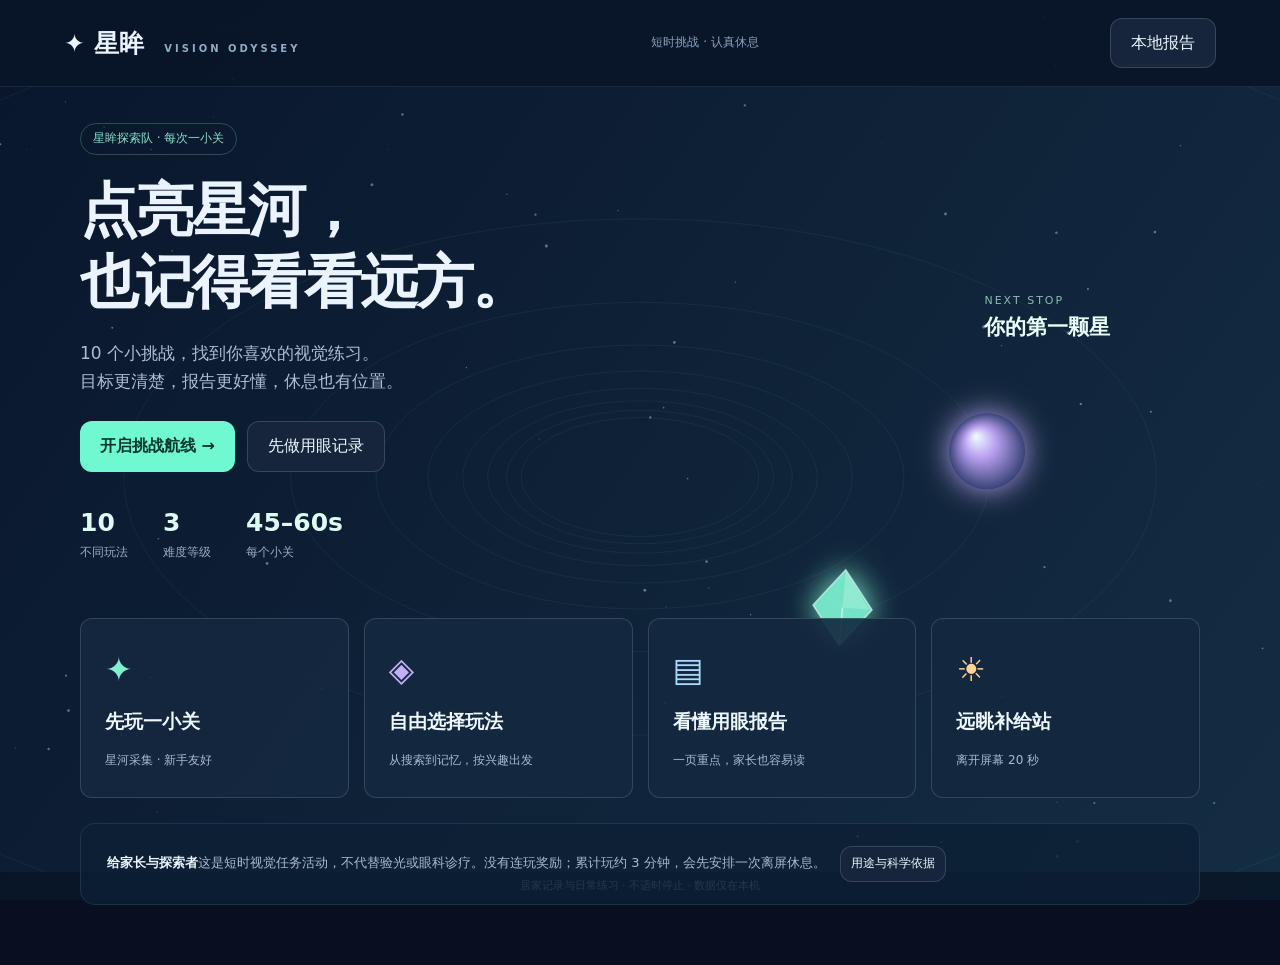
==== index.html @ f6f11d62 "Add files via upload" ====
<!doctype html><html lang="zh-CN"><meta charset="UTF-8"><meta name="viewport" content="width=device-width,initial-scale=1,viewport-fit=cover"><title>星眸探索队 · 视觉小挑战</title><meta name="description" content="10个短时视觉挑战、三级难度、一页用眼记录，休息后再出发。"><meta name="theme-color" content="#0b1b30"><meta name="format-detection" content="telephone=no"><meta name="apple-mobile-web-app-capable" content="yes"><link rel="stylesheet" href="style.css"><link rel="stylesheet" href="mobile.css"><body><canvas id="space" aria-label="三维游戏场景"></canvas><header><a id="brand" href="#">✦ 星眸 <small>VISION ODYSSEY</small></a><span>短时挑战 · 认真休息</span><button id="history">本地报告</button></header><main id="panel"></main><div id="hud" hidden></div><footer>居家记录与日常练习 · 不适时停止 · 数据仅在本机</footer><script src="compat.js"></script><script src="evidence.js"></script><script src="core.js"></script><script src="challenges.js"></script><script src="game-engine.js"></script><script src="app.js"></script><script src="v3.js"></script></body></html>
---- style.css ----
*{box-sizing:border-box}body{margin:0;background:#070f21;color:#eaf3ff;font:16px/1.65 system-ui,'Microsoft YaHei',sans-serif}canvas{position:fixed;inset:0;width:100%;height:100%;touch-action:none}header{position:relative;z-index:2;display:flex;align-items:center;justify-content:space-between;padding:24px 5%;border-bottom:1px solid #ffffff15;background:#08122390}a{color:inherit;text-decoration:none}#brand{font-size:25px;font-weight:800}small{font-size:10px;letter-spacing:3px;color:#92abc3;margin-left:12px}header span{font-size:12px;color:#8ea2bd}button,select{font:inherit;border:1px solid #ffffff25;border-radius:12px;padding:11px 20px;background:#17253c;color:#edf8ff;cursor:pointer}button:hover{background:#25405b}button:focus-visible{outline:3px solid #70f8d0}button.primary{background:#70f8d0;color:#07362d;font-weight:750;border:0}button.primary:hover{background:#a4ffe3}main{position:relative;z-index:1;max-width:1140px;margin:65px auto;padding:0 30px}.eyebrow{color:#79f3d3;font-size:12px;letter-spacing:3px}h1{font-size:clamp(38px,5vw,64px);line-height:1.2;letter-spacing:-2px;margin:20px 0}h2{font-size:28px;margin:8px 0}p{color:#aebed2}.hero{max-width:560px}.actions{display:flex;flex-wrap:wrap;gap:12px;margin:26px 0}.cards{display:grid;grid-template-columns:repeat(3,1fr);gap:18px;margin-top:54px}.card,.sheet{background:#101e32e8;border:1px solid #99c4eb25;border-radius:20px;padding:24px;backdrop-filter:blur(15px)}.card b{display:block;font-size:19px;margin:12px 0}.card p{font-size:13px;margin-bottom:0}.num{color:#71e9cd;font-size:12px}.sheet{max-width:780px;margin:auto}.muted{font-size:13px;color:#90a8bd}.testbox{height:260px;background:#eee;border-radius:15px;display:flex;align-items:center;justify-content:center;position:relative;margin-top:20px;overflow:hidden}.testbox canvas{position:static;width:180px;height:180px}.directions{display:flex;gap:10px;justify-content:center;margin:20px 0}.directions button{min-width:60px}.target{position:absolute;width:48px;height:48px;padding:0;background:#127364;border:5px solid white;border-radius:50%;box-shadow:0 0 0 2px #127364;color:white}progress{width:100%;accent-color:#70f8d0;height:6px}.stats{display:grid;grid-template-columns:repeat(3,1fr);gap:12px;margin:25px 0}.stats div{background:#ffffff07;border-radius:14px;padding:16px}.stats strong{display:block;font-size:28px;color:#7bf7d4}table{width:100%;border-collapse:collapse;font-size:13px}td,th{text-align:left;padding:9px;border-bottom:1px solid #ffffff19}footer{position:fixed;bottom:14px;width:100%;text-align:center;font-size:11px;color:#8199af;pointer-events:none}#hud{position:relative;z-index:2;margin:20px auto;max-width:800px;background:#0b192bdd;border:1px solid #ffffff20;border-radius:20px;padding:18px;display:flex;justify-content:space-between;align-items:center}#hud[hidden]{display:none}body.play main{margin:0}.hint{position:fixed;bottom:55px;left:0;right:0;text-align:center;color:#d3f5ff;pointer-events:none}.badge{display:inline-block;border:1px solid #71e9cd44;border-radius:30px;padding:5px 12px;color:#86e3cc;font-size:12px}@media(max-width:650px){header{padding:15px}header span,small{display:none}main{margin:30px auto;padding:0 18px}.cards{grid-template-columns:1fr;margin-top:28px;gap:10px}.card{padding:16px}.stats{grid-template-columns:1fr}.directions{gap:6px}.directions button{padding:10px}footer{position:relative;margin:20px 0}#hud{margin:12px;font-size:13px}.sheet{padding:18px}}@media print{body{background:white;color:#17243a}header,footer,#space,.actions,.noprint{display:none!important}main{margin:0;padding:0}.sheet{border:0;background:white;max-width:none}.stats div{background:#eee}p,.muted,.stats strong{color:#25374b}td,th{border-color:#ddd}.tablewrap{max-height:none!important;overflow:visible!important}}
.wide{max-width:1000px}.gamegrid{display:grid;grid-template-columns:1fr 1fr;gap:20px;margin:28px 0}.module{padding:22px 0;border-bottom:1px solid #a5c6e325}.module h3{margin:8px 0}.module .check{font-size:20px}h3{font-size:19px;margin-top:28px}.source{display:inline-block;font-size:12px;color:#8cdecf;text-decoration:underline;margin-right:14px;margin-top:5px}.formgrid{display:grid;grid-template-columns:1fr 1fr;gap:18px}input:not([type=checkbox]):not([type=range]),textarea{font:inherit;padding:10px 14px;background:#0c192c;color:#f0f8ff;border:1px solid #819bb64d;border-radius:8px;width:100%}label{display:block}.formgrid select{width:100%}.question{margin:20px 0}.question select{display:block;margin-top:8px;min-width:180px}.check{display:flex;align-items:center;gap:12px;margin:18px 0}.check input{width:20px;height:20px;flex-shrink:0;accent-color:#75f5ce}fieldset{border:1px solid #edc98755;border-radius:12px;margin:22px 0;padding:18px}.notice{padding:20px;border-left:3px solid #72e7c7;background:#72e7c70c;border-radius:0 12px 12px 0;margin:20px 0}.notice p:last-child{margin-bottom:0}.warning,#error{color:#ffd197}.status{font-size:12px;border-radius:20px;background:#ffffff0d;color:#bac9db;padding:6px 10px;font-weight:400;display:inline-block}.calbox{padding:25px;background:#172b40;border-radius:14px;margin:24px 0;overflow:auto}#ruler{height:14px;border:2px solid #65d4ff;border-top:0;margin:10px 0}#rulerRange{width:100%;margin-bottom:20px}.report-section{border-bottom:1px solid #ffffff20;padding:12px 0}dl{display:grid;grid-template-columns:90px 1fr;gap:8px;font-size:14px}dt{color:#7ff4d2}dd{margin:0;color:#afbed0}li{margin-bottom:10px;color:#b9cadb}button:disabled{opacity:.4;cursor:not-allowed}body.testing #space{opacity:.3}body.play{overflow:hidden}body.play footer{position:fixed}main{margin-bottom:80px}details{margin:22px 0}summary{cursor:pointer}#hud{max-width:900px}.testbox{background:#eee}.report table{table-layout:fixed;overflow-wrap:anywhere}footer{background:#081426cf;padding:5px 0;bottom:0}@media(max-width:650px){.formgrid,.gamegrid{grid-template-columns:1fr}.sheet{padding:20px 14px}.module{padding:15px 0}dl{grid-template-columns:1fr}.report td,.report th{padding:6px;font-size:11px}.source{overflow-wrap:anywhere}.directions button{min-width:42px}footer{position:relative}main{margin-bottom:35px}}@media print{.source{color:#235e62}li,dd,dt{color:#222}.notice{background:#f1f7f6}.status{color:#333;background:#eee}.module,.report-section{break-inside:avoid}.report{max-width:none}.formgrid{display:block}a{overflow-wrap:anywhere}h3{break-after:avoid}table{font-size:11px}.report td,.report th{border:1px solid #ddd}header,footer,.actions{display:none!important}main{margin:0}details{display:block}}
---- mobile.css ----
html{scroll-behavior:smooth;-webkit-text-size-adjust:100%;text-size-adjust:100%}body{overscroll-behavior-y:none;font-family:system-ui,-apple-system,"PingFang SC","Microsoft YaHei",sans-serif}button,a,input,select{-webkit-tap-highlight-color:transparent}button{touch-action:manipulation;min-height:44px}header{padding:18px 5%;background:#091529e8}main{margin:36px auto 60px;max-width:1180px}header span{font-size:12px}h1{font-size:clamp(34px,4.5vw,59px);line-height:1.25}h2{font-size:28px}.adventure{min-height:390px;display:flex;align-items:center;justify-content:space-between}.hero{max-width:670px}.hero p{font-size:17px}.hero-facts{display:flex;gap:35px;margin:30px 0}.hero-facts span{font-size:12px;color:#9aadc4}.hero-facts b{display:block;font-size:25px;color:#defbf3}.planet-label{margin:0 8% 80px 0;color:#89bbb8;font-size:11px;letter-spacing:2px}.planet-label b{display:block;font-size:21px;letter-spacing:0;color:#e7fff8}.home-grid{display:grid;grid-template-columns:repeat(4,1fr);gap:15px;margin:25px 0}.portal{text-align:left;padding:24px;background:#14283fe8;transition:transform .2s,border-color .2s}.portal:hover{transform:translateY(-3px);border-color:#7de7cb}.portal>span{display:block;font-size:33px;color:#81efce}.portal b{display:block;font-size:19px;margin:9px 0}.portal em{font-style:normal;color:#a7bcd0;font-size:12px}.lilac>span{color:#c3aff7}.blue>span{color:#acd7ff}.peach>span{color:#ffd496}.parent-note{padding:22px 26px;border:1px solid #80b1c525;border-radius:15px;background:#0d2035cc;font-size:13px}.parent-note p{display:inline;color:#a8bdcf;margin-right:14px}.parent-note button{padding:5px 10px;min-height:36px;font-size:12px}.section-top{display:flex;justify-content:space-between;gap:20px;align-items:center}.star-total{padding:12px 18px;border:1px solid #f7d89244;border-radius:20px;color:#ffe0a7;white-space:nowrap}.tabs{display:flex;gap:10px;margin:24px 0}.challenge-grid{display:grid;grid-template-columns:repeat(5,1fr);gap:15px}.game-card{background:#14283eee;border:1px solid #7cacc425;text-align:left;padding:19px;border-radius:20px;transition:transform .18s}.game-card:hover{transform:translateY(-4px);border-color:var(--accent)}.card-top{display:flex;align-items:center;justify-content:space-between}.game-icon{font-size:36px;color:var(--accent);font-weight:700}.game-index{color:#7292ab;font-size:12px}.game-card h3{font-size:19px;margin:15px 0 3px}.game-tag{font-size:11px;color:var(--accent)}.game-card p{font-size:12px;min-height:60px;line-height:1.7}.card-bottom{border-top:1px solid #ffffff10;padding-top:13px;display:flex;justify-content:space-between;font-size:11px;color:#cbdde9}.stars{color:#ffdb95;font-size:15px}.center{text-align:center}.game-detail{max-width:840px}.big-icon{font-size:54px;display:block}.lead{font-size:18px}.mission{border-radius:15px;padding:20px;background:#75e4c70d;border:1px solid #75e4c730}.mission p{font-size:20px;color:#def4f0;margin:8px 0}.mission span{font-size:12px;color:#91baaf}.difficulty-grid{display:grid;grid-template-columns:repeat(3,1fr);gap:12px}.difficulty{text-align:left;padding:18px}.difficulty b{display:block;font-size:20px}.difficulty span,.difficulty em{display:block;font-style:normal;font-size:12px;margin-top:8px;color:#adc1d4}.difficulty.selected{border:2px solid #76edcc;background:#1b3f44}.difficulty:disabled{opacity:.45}details{border-top:1px solid #ffffff20;padding-top:14px}.game-detail details{font-size:13px}.big-stars{font-size:64px;color:#ffda91;letter-spacing:10px;margin:20px 0}.results-card{text-align:center}.results-card .actions{justify-content:center}.results-card details{text-align:left}.rest-card{text-align:center;padding:45px 25px}.rest-sun{font-size:70px;color:#f3d69f}.rest-card #restSeconds{display:block;font-size:80px;color:#86ebcb;margin:25px}#hud{position:fixed;top:82px;left:50%;transform:translateX(-50%);width:min(900px,calc(100% - 24px));margin:0;padding:12px 16px;background:#10243bf0;gap:10px;font-size:14px}body.play #panel{padding:0;pointer-events:none}.hint{font-size:16px;bottom:46px;padding:10px 20px;background:#071428c9;color:#d4f5ee}.touch-controls{position:fixed;bottom:90px;left:0;right:0;display:flex;justify-content:center;gap:14px;pointer-events:auto;z-index:5}.touch-controls button{font-size:24px;width:58px;height:55px}.download-link{display:inline-flex;align-items:center;padding:12px 20px;border-radius:12px;background:#233d53;color:#efffff}.report-layout{max-width:900px;margin:auto}.onepage{background:#fff;color:#233b49;border-radius:15px;padding:35px 40px;box-shadow:0 15px 50px #0003}.report-heading{display:flex;justify-content:space-between;border-bottom:2px solid #377e77;padding-bottom:15px;gap:12px}.report-heading>span{font-size:12px;color:#6c7c86}.report-brand{font-size:13px;color:#287f70}.report-heading h2{font-size:28px;margin:6px 0}.report-conclusion{background:#edf6f2;padding:17px 20px;border-radius:9px;margin:20px 0}.report-conclusion b{font-size:20px;color:#266b61}.onepage p{color:#4d606c;font-size:14px;line-height:1.7;margin:8px 0}.report-meta{font-size:13px;line-height:1.8;color:#59707b}.onepage h3{font-size:16px;margin:19px 0 9px}.compact-table{table-layout:fixed;font-size:13px}.compact-table th,.compact-table td{border-bottom:1px solid #dce7e5;padding:11px 8px;word-wrap:break-word}.compact-table th{background:#f2f6f5;color:#3f615f}.compact-table th:first-child{width:22%}.report-next{background:#f7f5ed;border-radius:9px;padding:13px 17px;margin:20px 0;font-size:14px}.onepage .report-limit,.onepage .report-foot{font-size:11px;color:#70818a}.report-foot{border-top:1px solid #d9e4e3;padding-top:12px}.report-tools{margin:25px 0}.report-tools details{background:#122840;padding:20px;border-radius:12px}.report-tools table{font-size:12px}.report-tools .actions{gap:8px}#reportImg{touch-action:auto;-webkit-touch-callout:default;user-select:auto}footer{padding-bottom:max(5px,env(safe-area-inset-bottom))}@media(max-width:1000px){.challenge-grid{grid-template-columns:repeat(3,1fr)}.home-grid{grid-template-columns:repeat(2,1fr)}.planet-label{display:none}}@media(max-width:600px){header{padding:12px 16px}#brand{font-size:23px}header #history{font-size:12px;padding:8px 12px}main{padding:0 16px;margin:24px auto 45px}.adventure{min-height:auto}.hero-facts{gap:24px}.hero p{font-size:14px}.hero .actions button{padding:12px 16px}.home-grid{gap:10px}.portal{padding:18px 14px}.portal b{font-size:16px}.portal em{font-size:11px}.parent-note{padding:18px}.parent-note p{display:block;margin:8px 0}.challenge-grid{grid-template-columns:repeat(2,1fr);gap:10px}.game-card{padding:15px}.game-card h3{font-size:18px}.game-card p{min-height:48px}.section-top{align-items:flex-start}.section-top h2{font-size:26px}.section-top p{font-size:13px}.star-total{padding:8px 10px;font-size:12px}.tabs button{padding:8px 12px;font-size:13px}.difficulty-grid{grid-template-columns:1fr}.difficulty{display:grid;grid-template-columns:65px 1fr;padding:13px}.difficulty b{font-size:17px;grid-row:span 2}.difficulty span,.difficulty em{margin:0;font-size:11px}.game-detail .mission p{font-size:17px}.sheet{padding:22px 18px}.stats{grid-template-columns:repeat(3,1fr);gap:7px;font-size:11px}.stats div{padding:12px 6px}.stats strong{font-size:23px}.big-stars{font-size:49px;letter-spacing:6px}#hud{top:75px;padding:9px 10px;font-size:12px;gap:7px}#hud button{padding:8px 11px;font-size:12px}#gameTime{white-space:nowrap}.hint{font-size:14px;bottom:28px}.touch-controls{bottom:75px;gap:10px}.onepage{padding:22px 18px;border-radius:10px}.report-heading{display:block}.report-heading h2{font-size:25px}.onepage p{font-size:12px}.report-meta{font-size:11px}.compact-table{font-size:11px}.compact-table td,.compact-table th{padding:8px 5px}.report-conclusion b{font-size:17px}.report-conclusion{padding:13px}.report-tools .actions button{font-size:13px;padding:10px 13px}.onepage h3{font-size:15px}.testbox{height:240px}.directions button{min-width:42px;padding:10px 12px}.report-tools table{font-size:10px}body.play footer{display:none}}@media(prefers-reduced-motion:reduce){html{scroll-behavior:auto}.game-card,.portal{transition:none}}@page{size:A4;margin:12mm}@media print{body{background:white!important;color:#263f46;font-size:11px}header,footer,#space,.report-tools{display:none!important}#panel{margin:0!important;padding:0!important;max-width:none}.report-layout{max-width:none;margin:0}.onepage{box-shadow:none!important;border-radius:0;padding:0!important;width:100%;break-inside:avoid}.report-heading h2{font-size:23px}.report-heading{padding-bottom:8px}.report-conclusion{margin:12px 0;padding:10px 14px}.report-conclusion b{font-size:16px}.onepage p{font-size:11px;line-height:1.45}.report-meta{font-size:10px}.onepage h3{font-size:13px;margin:13px 0 6px}.compact-table{font-size:10px}.compact-table td,.compact-table th{padding:7px}.report-next{margin:12px 0;padding:10px}.onepage .report-foot,.onepage .report-limit{font-size:9px}.report-tools details{display:none!important}}
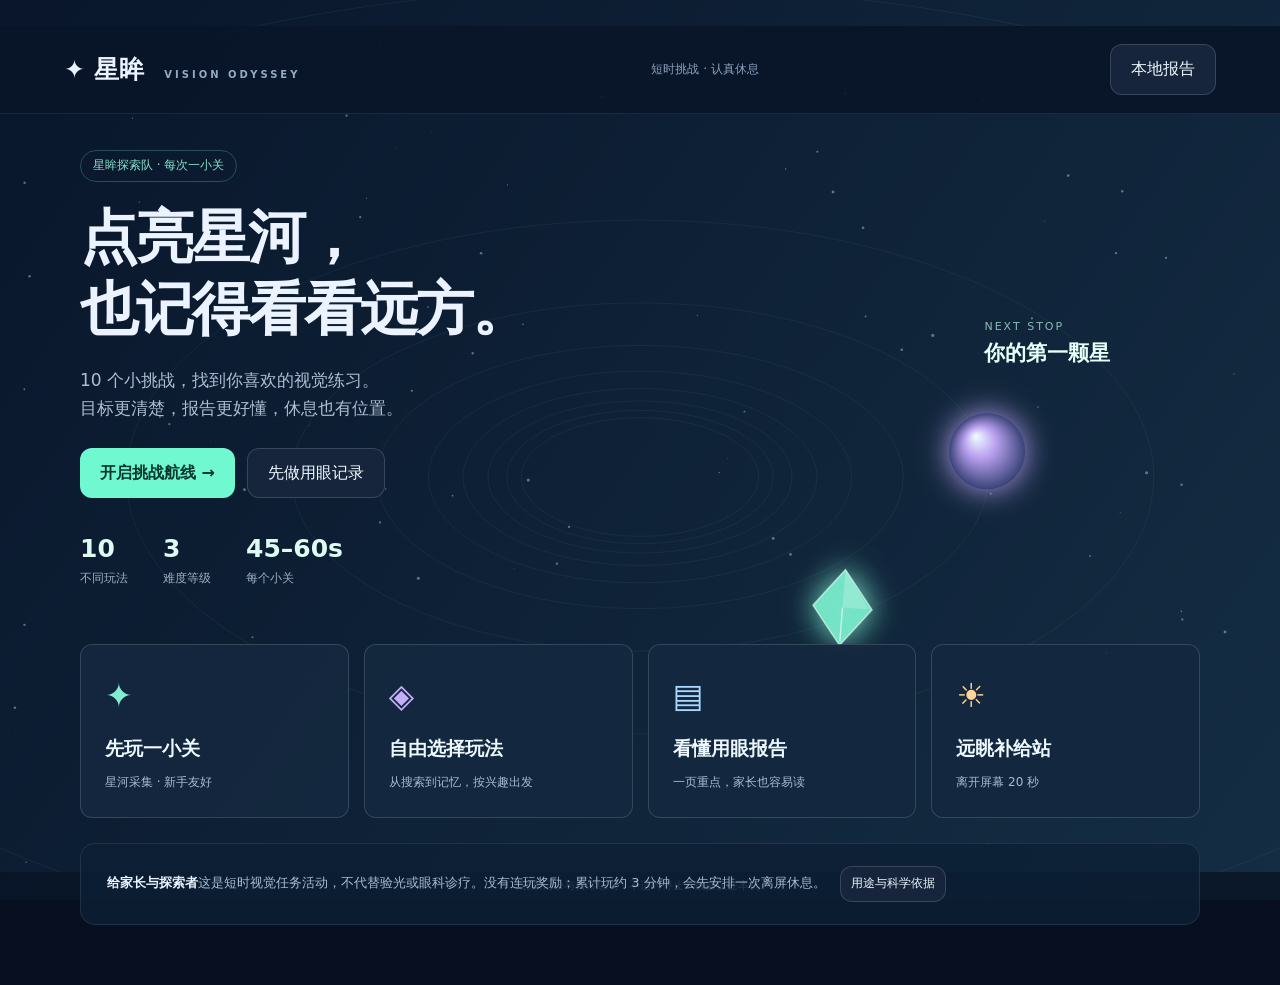
==== commit 8820fca7: "Add paid version test to index.html" ====
--- a/index.html
+++ b/index.html
@@ -1,3 +1,4 @@
-<!doctype html><html lang="zh-CN"><meta charset="UTF-8"><meta name="viewport" content="width=device-width,initial-scale=1,viewport-fit=cover"><title>星眸探索队 · 视觉小挑战</title><meta name="description" content="10个短时视觉挑战、三级难度、一页用眼记录，休息后再出发。"><meta name="theme-color" content="#0b1b30"><meta name="format-detection" content="telephone=no"><meta name="apple-mobile-web-app-capable" content="yes"><link rel="stylesheet" href="style.css"><link rel="stylesheet" href="mobile.css"><body><canvas id="space" aria-label="三维游戏场景"></canvas><header><a id="brand" href="#">✦ 星眸 <small>VISION ODYSSEY</small></a><span>短时挑战 · 认真休息</span><button id="history">本地报告</button></header><main id="panel"></main><div id="hud" hidden></div><footer>居家记录与日常练习 · 不适时停止 · 数据仅在本机</footer><script src="compat.js"></script><script src="evidence.js"></script><script src="core.js"></script><script src="challenges.js"></script><script src="game-engine.js"></script><script src="app.js"></script><script src="v3.js"></script></body></html>
+Paid version test
+<!doctype html><html lang="zh-CN"><meta charset="UTF-8"><meta name="viewport" content="width=device-width,initial-scale=1,viewport-fit=cover"><title>星眸探索队 · 视觉小挑战</title><meta name="description" content="10个短时视觉挑战、三级难度、一页用眼记录，休息后再出发。"><meta name="theme-color" content="#0b1b30"><meta name="format-detection" content="telephone=no"><meta name="apple-mobile-web-app-capable" content="yes"><link rel="stylesheet" href="style.css"><link rel="stylesheet" href="mobile.css"><body><canvas id="space" aria-label="三维游戏场景"></canvas><header><a id="brand" href="#">✦ 星眸 <small>VISION ODYSSEY</small></a><span>短时挑战 · 认真休息</span><button id="history">本地报告</button></header><main id="panel"></main><div id="hud" hidden></div><footer>居家记录与日常练习 · 不适时停止 · 数据仅在本机</footer><script src="compat.js"></script><script src="evidence.js"></script><script src="core.js"></script><script src="challenges.js"></script><script src="game-engine.js"></script><script src="app.js"></script><script src="v3.js"></script></body></html>
 
 
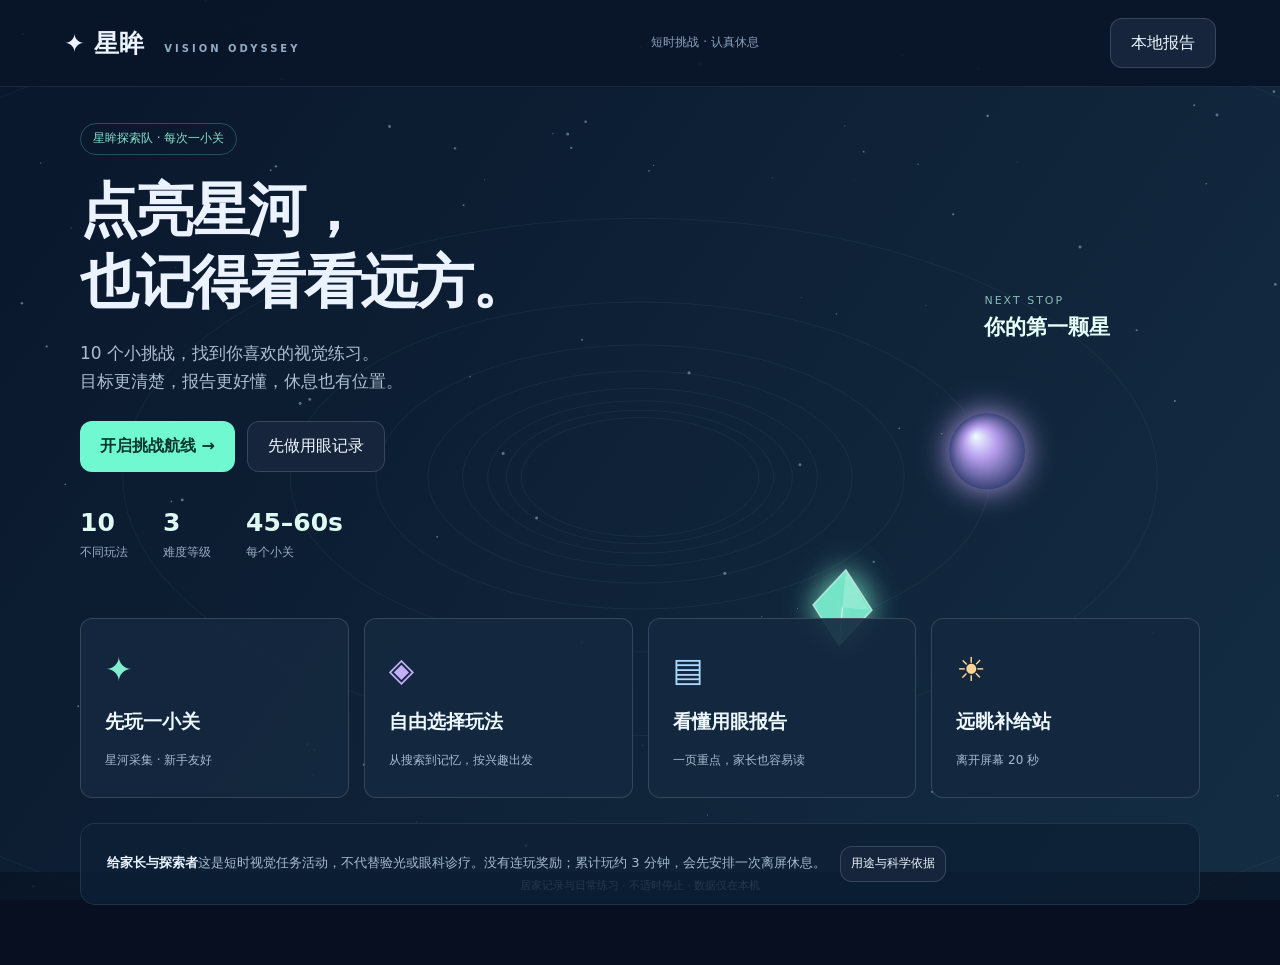
==== commit 93d428c9: "Update index.html" ====
--- a/index.html
+++ b/index.html
@@ -1,4 +1,3 @@
-Paid version test
 <!doctype html><html lang="zh-CN"><meta charset="UTF-8"><meta name="viewport" content="width=device-width,initial-scale=1,viewport-fit=cover"><title>星眸探索队 · 视觉小挑战</title><meta name="description" content="10个短时视觉挑战、三级难度、一页用眼记录，休息后再出发。"><meta name="theme-color" content="#0b1b30"><meta name="format-detection" content="telephone=no"><meta name="apple-mobile-web-app-capable" content="yes"><link rel="stylesheet" href="style.css"><link rel="stylesheet" href="mobile.css"><body><canvas id="space" aria-label="三维游戏场景"></canvas><header><a id="brand" href="#">✦ 星眸 <small>VISION ODYSSEY</small></a><span>短时挑战 · 认真休息</span><button id="history">本地报告</button></header><main id="panel"></main><div id="hud" hidden></div><footer>居家记录与日常练习 · 不适时停止 · 数据仅在本机</footer><script src="compat.js"></script><script src="evidence.js"></script><script src="core.js"></script><script src="challenges.js"></script><script src="game-engine.js"></script><script src="app.js"></script><script src="v3.js"></script></body></html>
 
 
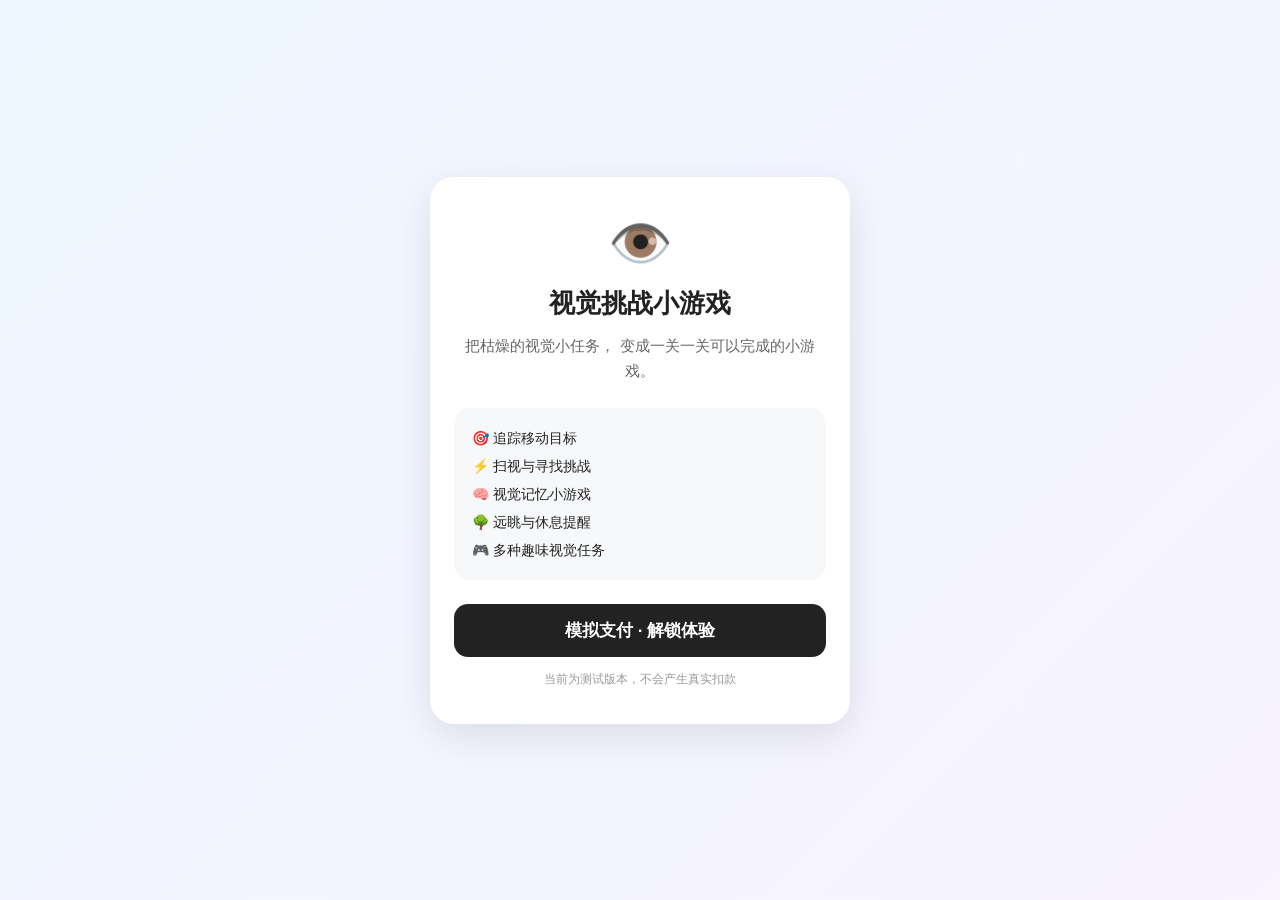
==== commit 6a68a2cd: "Create index.html" ====
--- a/index.html
+++ b/index.html
@@ -1,3 +1,124 @@
-<!doctype html><html lang="zh-CN"><meta charset="UTF-8"><meta name="viewport" content="width=device-width,initial-scale=1,viewport-fit=cover"><title>星眸探索队 · 视觉小挑战</title><meta name="description" content="10个短时视觉挑战、三级难度、一页用眼记录，休息后再出发。"><meta name="theme-color" content="#0b1b30"><meta name="format-detection" content="telephone=no"><meta name="apple-mobile-web-app-capable" content="yes"><link rel="stylesheet" href="style.css"><link rel="stylesheet" href="mobile.css"><body><canvas id="space" aria-label="三维游戏场景"></canvas><header><a id="brand" href="#">✦ 星眸 <small>VISION ODYSSEY</small></a><span>短时挑战 · 认真休息</span><button id="history">本地报告</button></header><main id="panel"></main><div id="hud" hidden></div><footer>居家记录与日常练习 · 不适时停止 · 数据仅在本机</footer><script src="compat.js"></script><script src="evidence.js"></script><script src="core.js"></script><script src="challenges.js"></script><script src="game-engine.js"></script><script src="app.js"></script><script src="v3.js"></script></body></html>
-
-
+<!DOCTYPE html>
+<html lang="zh-CN">
+<head>
+  <meta charset="UTF-8">
+  <meta name="viewport" content="width=device-width, initial-scale=1.0">
+  <title>视觉小游戏 · 解锁体验</title>
+
+  <style>
+    * {
+      box-sizing: border-box;
+    }
+
+    body {
+      margin: 0;
+      min-height: 100vh;
+      display: flex;
+      justify-content: center;
+      align-items: center;
+      font-family: Arial, "Microsoft YaHei", sans-serif;
+      background: linear-gradient(135deg, #eef7ff, #f7f3ff);
+      color: #222;
+    }
+
+    .card {
+      width: 90%;
+      max-width: 420px;
+      background: white;
+      border-radius: 24px;
+      padding: 36px 24px;
+      text-align: center;
+      box-shadow: 0 12px 40px rgba(0,0,0,0.10);
+    }
+
+    .eye {
+      font-size: 52px;
+      margin-bottom: 12px;
+    }
+
+    h1 {
+      margin: 0 0 12px;
+      font-size: 26px;
+    }
+
+    .desc {
+      color: #666;
+      line-height: 1.7;
+      font-size: 15px;
+      margin-bottom: 24px;
+    }
+
+    .features {
+      text-align: left;
+      background: #f7f8fa;
+      border-radius: 16px;
+      padding: 16px 18px;
+      line-height: 2;
+      margin-bottom: 24px;
+      font-size: 14px;
+    }
+
+    button {
+      width: 100%;
+      border: none;
+      border-radius: 14px;
+      padding: 15px;
+      font-size: 17px;
+      font-weight: bold;
+      cursor: pointer;
+      background: #222;
+      color: white;
+    }
+
+    button:hover {
+      opacity: 0.85;
+    }
+
+    .tip {
+      margin-top: 14px;
+      font-size: 12px;
+      color: #999;
+    }
+  </style>
+</head>
+
+<body>
+
+  <div class="card">
+
+    <div class="eye">👁️</div>
+
+    <h1>视觉挑战小游戏</h1>
+
+    <div class="desc">
+      把枯燥的视觉小任务，
+      变成一关一关可以完成的小游戏。
+    </div>
+
+    <div class="features">
+      🎯 追踪移动目标<br>
+      ⚡ 扫视与寻找挑战<br>
+      🧠 视觉记忆小游戏<br>
+      🌳 远眺与休息提醒<br>
+      🎮 多种趣味视觉任务
+    </div>
+
+    <button onclick="unlockGame()">
+      模拟支付 · 解锁体验
+    </button>
+
+    <div class="tip">
+      当前为测试版本，不会产生真实扣款
+    </div>
+
+  </div>
+
+  <script>
+    function unlockGame() {
+      localStorage.setItem("gameUnlocked", "true");
+      window.location.href = "game.html";
+    }
+  </script>
+
+</body>
+</html>
